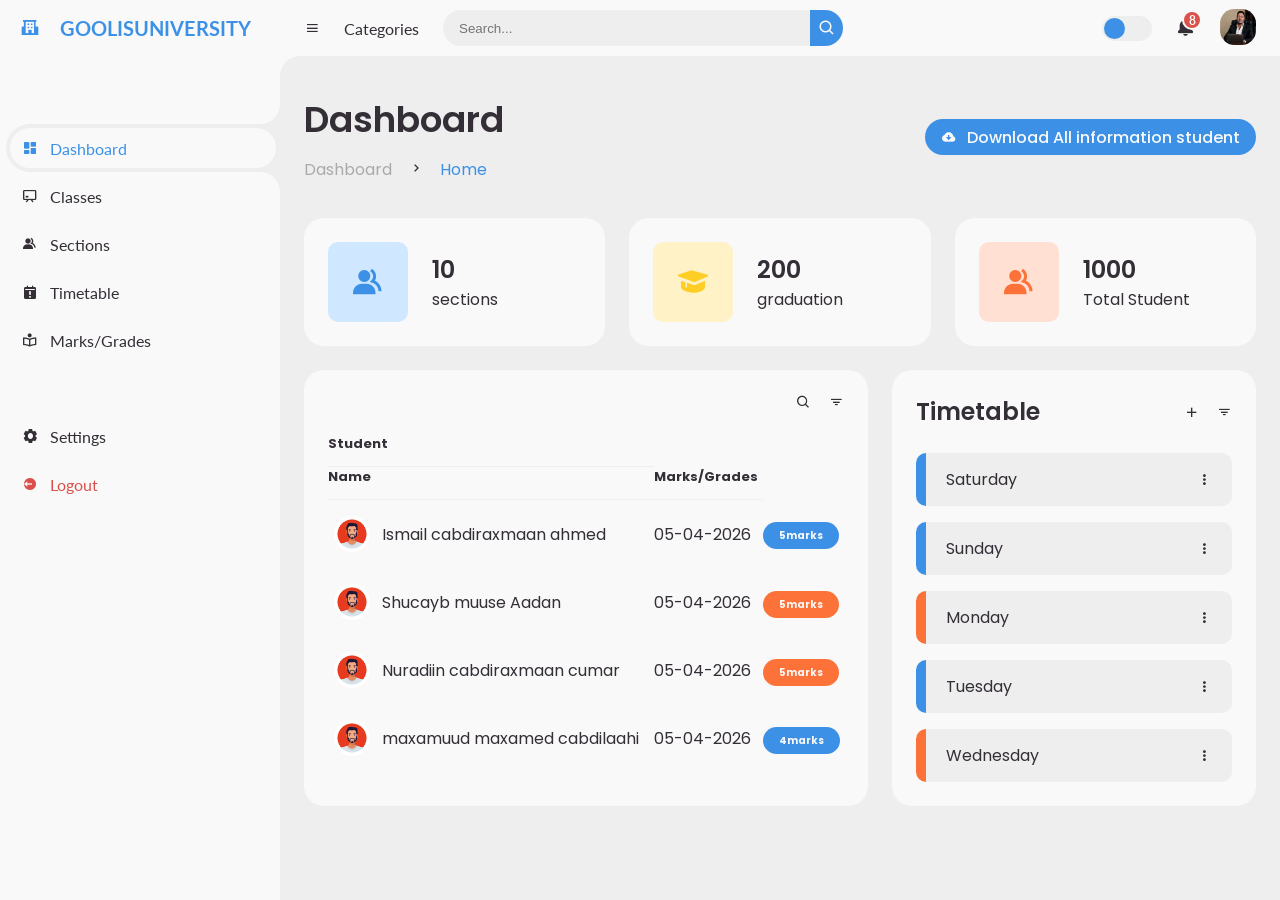
==== index.html @ 2c8854b3 "Add files via upload" ====
<!DOCTYPE html>
<html lang="en">
<head>
	<meta charset="UTF-8">
	<meta name="viewport" content="width=device-width, initial-scale=1.0">

	<!-- Boxicons -->
	<link href='https://unpkg.com/boxicons@2.0.9/css/boxicons.min.css' rel='stylesheet'>
	<!-- My CSS -->
	<link rel="stylesheet" href="style.css">

	<title>goolisuniversity</title>
</head>
<body>


	<!-- SIDEBAR -->
	<section id="sidebar">
		<a href="#" class="brand">
			<i class='bx bxs-school'></i>
			<span class="text">GOOLISUNIVERSITY</span>
		</a>
		<ul class="side-menu top">
			<li class="active">
				<a href="#">
					<i class='bx bxs-dashboard' ></i>
					<span class="text">Dashboard</span>
				</a>
			</li>
			<li>
				<a href="#">
					<i class='bx bx-chalkboard'></i>
					<span class="text"> Classes </span>
				</a>
			</li>
			<li>
				<a href="#">
					 <i class='bx bxs-group' ></i>
					<span class="text">Sections</span>
				</a>
			</li>
			<li>
				<a href="#">
				    <i class='bx bxs-calendar-exclamation'></i>
					<span class="text">Timetable</span>
				</a>
			</li>
			<li>
				<a href="#">
					<i class='bx bx-book-reader' ></i>
					<span class="text">Marks/Grades</span>
				</a>
			</li>
		</ul>
		<ul class="side-menu">
			<li>
				<a href="#">
					<i class='bx bxs-cog' ></i>
					<span class="text">Settings</span>
				</a>
			</li>
			<li>
				<a href="#" class="logout">
					<i class='bx bxs-log-out-circle' ></i>
					<span class="text">Logout</span>
				</a>
			</li>
		</ul>
	</section>
	<!-- SIDEBAR -->



	<!-- CONTENT -->
	<section id="content">
		<!-- NAVBAR -->
		<nav>
			<i class='bx bx-menu' ></i>
			<a href="#" class="nav-link">Categories</a>
			<form action="#">
				<div class="form-input">
					<input type="search" placeholder="Search...">
					<button type="submit" class="search-btn"><i class='bx bx-search' ></i></button>
				</div>
			</form>
			<input type="checkbox" id="switch-mode" hidden>
			<label for="switch-mode" class="switch-mode"></label>
			<a href="#" class="notification">
				<i class='bx bxs-bell' ></i>
				<span class="num">8</span>
			</a>
			<a href="#" class="profile">
				<img src="ismail.image.jpg">
			</a>
		</nav>
		<!-- NAVBAR -->

		<!-- MAIN -->
		<main>
			<div class="head-title">
				<div class="left">
					<h1>Dashboard</h1>
					<ul class="breadcrumb">
						<li>
							<a href="#">Dashboard</a>
						</li>
						<li><i class='bx bx-chevron-right' ></i></li>
						<li>
							<a class="active" href="#">Home</a>
						</li>
					</ul>
				</div>
				<a href="#" class="btn-download">
					<i class='bx bxs-cloud-download' ></i>
					<span class="text">Download All information student </span>
				</a>
			</div>

			<ul class="box-info">
				<li>
					<i class='bx bxs-group' ></i>
					<span class="text">
						<h3>10</h3>
						<p> sections </p>
					</span>
				</li>
				<li>
					<i class='bx bxs-graduation'></i>
					<span class="text">
						<h3>200</h3>
						<p> graduation </p>
					</span>
				</li>
				<li>
					<i class='bx bxs-group' ></i>
					<span class="text">
						<h3>1000</h3>
						<p> Total Student </p>
					</span>
				</li>
			</ul>


			<div class="table-data">
				<div class="order">
					<div class="head">
						<h3></h3>
						<i class='bx bx-search' ></i>
						<i class='bx bx-filter' ></i>
					</div>
					<table>
						<thead>
							<tr>
								<th>Student </tr>
								<th>Name </th>
								<th>Marks/Grades</th>
							</tr>
						</thead>
						<tbody>
							<tr>
								<td>
									<img src="profile.jpg">
									<p> Ismail cabdiraxmaan ahmed </p>
								</td>
								<td>05-04-2026</td>
								<td><span class="status completed"> 5marks </span></td>
							</tr>
							<tr>
								<td>
									<img src="profile.jpg">
									<p>Shucayb muuse Aadan </p>
								</td>
								<td>05-04-2026</td>
								<td><span class="status pending"> 5marks </span></td>
							</tr>
							<tr>
								<td>
									<img src="profile.jpg">
									<p>Nuradiin cabdiraxmaan cumar</p>
								</td>
								<td>05-04-2026</td>
								<td><span class="status pending"> 5marks </span></td>
							</tr>
							<tr>
								<td>
									<img src="profile.jpg">
									<p> maxamuud  maxamed cabdilaahi </p>
								</td>
								<td>05-04-2026</td>
								<td><span class="status completed">4marks</span></td>
							</tr>
						</tbody>
					</table>
				</div>
				<div class="todo">
					<div class="head">
						<h3>Timetable</h3>
						<i class='bx bx-plus' ></i>
						<i class='bx bx-filter' ></i>
					</div>
					<ul class="todo-list">
						<li class="completed">
							<p>Saturday</p>
							<i class='bx bx-dots-vertical-rounded' ></i>
						</li>
						<li class="completed">
							<p>Sunday</p>
							<i class='bx bx-dots-vertical-rounded' ></i>
						</li>
						<li class="not-completed">
							<p>Monday</p>
							<i class='bx bx-dots-vertical-rounded' ></i>
						</li>
						<li class="completed">
							<p>Tuesday</p>
							<i class='bx bx-dots-vertical-rounded' ></i>
						</li>
						<li class="not-completed">
							<p>Wednesday</p>
							<i class='bx bx-dots-vertical-rounded' ></i>
						</li>
					</ul>
				</div>
			</div>
		</main>
		<!-- MAIN -->
	</section>
	<!-- CONTENT -->
	
	<script src="script.js"></script>
</body>
</html>
---- style.css ----
@import url('https://fonts.googleapis.com/css2?family=Lato:wght@400;700&family=Poppins:wght@400;500;600;700&display=swap');

* {
	margin: 0;
	padding: 0;
	box-sizing: border-box;
}

a {
	text-decoration: none;
}

li {
	list-style: none;
}

:root {
	--poppins: 'Poppins', sans-serif;
	--lato: 'Lato', sans-serif;

	--light: #F9F9F9;
	--blue: #3C91E6;
	--light-blue: #CFE8FF;
	--grey: #eee;
	--dark-grey: #AAAAAA;
	--dark: #342E37;
	--red: #DB504A;
	--yellow: #FFCE26;
	--light-yellow: #FFF2C6;
	--orange: #FD7238;
	--light-orange: #FFE0D3;
}

html {
	overflow-x: hidden;
}

body.dark {
	--light: #0C0C1E;
	--grey: #060714;
	--dark: #FBFBFB;
}

body {
	background: var(--grey);
	overflow-x: hidden;
}





/* SIDEBAR */
#sidebar {
	position: fixed;
	top: 0;
	left: 0;
	width: 280px;
	height: 100%;
	background: var(--light);
	z-index: 2000;
	font-family: var(--lato);
	transition: .3s ease;
	overflow-x: hidden;
	scrollbar-width: none;
}
#sidebar::--webkit-scrollbar {
	display: none;
}
#sidebar.hide {
	width: 60px;
}
#sidebar .brand {
	font-size: 20px;
	font-weight: 700;
	height: 56px;
	display: flex;
	align-items: center;
	color: var(--blue);
	position: sticky;
	top: 0;
	left: 0;
	background: var(--light);
	z-index: 500;
	padding-bottom: 20px;
	box-sizing: content-box;
}
#sidebar .brand .bx {
	min-width: 60px;
	display: flex;
	justify-content: center;
}
#sidebar .side-menu {
	width: 100%;
	margin-top: 48px;
}
#sidebar .side-menu li {
	height: 48px;
	background: transparent;
	margin-left: 6px;
	border-radius: 48px 0 0 48px;
	padding: 4px;
}
#sidebar .side-menu li.active {
	background: var(--grey);
	position: relative;
}
#sidebar .side-menu li.active::before {
	content: '';
	position: absolute;
	width: 40px;
	height: 40px;
	border-radius: 50%;
	top: -40px;
	right: 0;
	box-shadow: 20px 20px 0 var(--grey);
	z-index: -1;
}
#sidebar .side-menu li.active::after {
	content: '';
	position: absolute;
	width: 40px;
	height: 40px;
	border-radius: 50%;
	bottom: -40px;
	right: 0;
	box-shadow: 20px -20px 0 var(--grey);
	z-index: -1;
}
#sidebar .side-menu li a {
	width: 100%;
	height: 100%;
	background: var(--light);
	display: flex;
	align-items: center;
	border-radius: 48px;
	font-size: 16px;
	color: var(--dark);
	white-space: nowrap;
	overflow-x: hidden;
}
#sidebar .side-menu.top li.active a {
	color: var(--blue);
}
#sidebar.hide .side-menu li a {
	width: calc(48px - (4px * 2));
	transition: width .3s ease;
}
#sidebar .side-menu li a.logout {
	color: var(--red);
}
#sidebar .side-menu.top li a:hover {
	color: var(--blue);
}
#sidebar .side-menu li a .bx {
	min-width: calc(60px  - ((4px + 6px) * 2));
	display: flex;
	justify-content: center;
}
/* SIDEBAR */





/* CONTENT */
#content {
	position: relative;
	width: calc(100% - 280px);
	left: 280px;
	transition: .3s ease;
}
#sidebar.hide ~ #content {
	width: calc(100% - 60px);
	left: 60px;
}




/* NAVBAR */
#content nav {
	height: 56px;
	background: var(--light);
	padding: 0 24px;
	display: flex;
	align-items: center;
	grid-gap: 24px;
	font-family: var(--lato);
	position: sticky;
	top: 0;
	left: 0;
	z-index: 1000;
}
#content nav::before {
	content: '';
	position: absolute;
	width: 40px;
	height: 40px;
	bottom: -40px;
	left: 0;
	border-radius: 50%;
	box-shadow: -20px -20px 0 var(--light);
}
#content nav a {
	color: var(--dark);
}
#content nav .bx.bx-menu {
	cursor: pointer;
	color: var(--dark);
}
#content nav .nav-link {
	font-size: 16px;
	transition: .3s ease;
}
#content nav .nav-link:hover {
	color: var(--blue);
}
#content nav form {
	max-width: 400px;
	width: 100%;
	margin-right: auto;
}
#content nav form .form-input {
	display: flex;
	align-items: center;
	height: 36px;
}
#content nav form .form-input input {
	flex-grow: 1;
	padding: 0 16px;
	height: 100%;
	border: none;
	background: var(--grey);
	border-radius: 36px 0 0 36px;
	outline: none;
	width: 100%;
	color: var(--dark);
}
#content nav form .form-input button {
	width: 36px;
	height: 100%;
	display: flex;
	justify-content: center;
	align-items: center;
	background: var(--blue);
	color: var(--light);
	font-size: 18px;
	border: none;
	outline: none;
	border-radius: 0 36px 36px 0;
	cursor: pointer;
}
#content nav .notification {
	font-size: 20px;
	position: relative;
}
#content nav .notification .num {
	position: absolute;
	top: -6px;
	right: -6px;
	width: 20px;
	height: 20px;
	border-radius: 50%;
	border: 2px solid var(--light);
	background: var(--red);
	color: var(--light);
	font-weight: 700;
	font-size: 12px;
	display: flex;
	justify-content: center;
	align-items: center;
}
#content nav .profile img {
	width:36px;
	height:36px;
	object-fit: cover;
	border-radius: 40%;
}
#content nav .switch-mode {
	display: block;
	min-width: 50px;
	height: 25px;
	border-radius: 25px;
	background: var(--grey);
	cursor: pointer;
	position: relative;
}
#content nav .switch-mode::before {
	content: '';
	position: absolute;
	top: 2px;
	left: 2px;
	bottom: 2px;
	width: calc(25px - 4px);
	background: var(--blue);
	border-radius: 50%;
	transition: all .3s ease;
}
#content nav #switch-mode:checked + .switch-mode::before {
	left: calc(100% - (25px - 4px) - 2px);
}
/* NAVBAR */





/* MAIN */
#content main {
	width: 100%;
	padding: 36px 24px;
	font-family: var(--poppins);
	max-height: calc(100vh - 56px);
	overflow-y: auto;
}
#content main .head-title {
	display: flex;
	align-items: center;
	justify-content: space-between;
	grid-gap: 16px;
	flex-wrap: wrap;
}
#content main .head-title .left h1 {
	font-size: 36px;
	font-weight: 600;
	margin-bottom: 10px;
	color: var(--dark);
}
#content main .head-title .left .breadcrumb {
	display: flex;
	align-items: center;
	grid-gap: 16px;
}
#content main .head-title .left .breadcrumb li {
	color: var(--dark);
}
#content main .head-title .left .breadcrumb li a {
	color: var(--dark-grey);
	pointer-events: none;
}
#content main .head-title .left .breadcrumb li a.active {
	color: var(--blue);
	pointer-events: unset;
}
#content main .head-title .btn-download {
	height: 36px;
	padding: 0 16px;
	border-radius: 36px;
	background: var(--blue);
	color: var(--light);
	display: flex;
	justify-content: center;
	align-items: center;
	grid-gap: 10px;
	font-weight: 500;
}




#content main .box-info {
	display: grid;
	grid-template-columns: repeat(auto-fit, minmax(240px, 1fr));
	grid-gap: 24px;
	margin-top: 36px;
}
#content main .box-info li {
	padding: 24px;
	background: var(--light);
	border-radius: 20px;
	display: flex;
	align-items: center;
	grid-gap: 24px;
}
#content main .box-info li .bx {
	width: 80px;
	height: 80px;
	border-radius: 10px;
	font-size: 36px;
	display: flex;
	justify-content: center;
	align-items: center;
}
#content main .box-info li:nth-child(1) .bx {
	background: var(--light-blue);
	color: var(--blue);
}
#content main .box-info li:nth-child(2) .bx {
	background: var(--light-yellow);
	color: var(--yellow);
}
#content main .box-info li:nth-child(3) .bx {
	background: var(--light-orange);
	color: var(--orange);
}
#content main .box-info li .text h3 {
	font-size: 24px;
	font-weight: 600;
	color: var(--dark);
}
#content main .box-info li .text p {
	color: var(--dark);	
}





#content main .table-data {
	display: flex;
	flex-wrap: wrap;
	grid-gap: 24px;
	margin-top: 24px;
	width: 100%;
	color: var(--dark);
}
#content main .table-data > div {
	border-radius: 20px;
	background: var(--light);
	padding: 24px;
	overflow-x: auto;
}
#content main .table-data .head {
	display: flex;
	align-items: center;
	grid-gap: 16px;
	margin-bottom: 24px;
}
#content main .table-data .head h3 {
	margin-right: auto;
	font-size: 24px;
	font-weight: 600;
}
#content main .table-data .head .bx {
	cursor: pointer;
}

#content main .table-data .order {
	flex-grow: 1;
	flex-basis: 500px;
}
#content main .table-data .order table {
	width: 100%;
	border-collapse: collapse;
}
#content main .table-data .order table th {
	padding-bottom: 12px;
	font-size: 13px;
	text-align: left;
	border-bottom: 1px solid var(--grey);
}
#content main .table-data .order table td {
	padding: 16px 0;
}
#content main .table-data .order table tr td:first-child {
	display: flex;
	align-items: center;
	grid-gap: 12px;
	padding-left: 6px;
}
#content main .table-data .order table td img {
	width: 36px;
	height: 36px;
	border-radius: 50%;
	object-fit: cover;
}
#content main .table-data .order table tbody tr:hover {
	background: var(--grey);
}
#content main .table-data .order table tr td .status {
	font-size: 10px;
	padding: 6px 16px;
	color: var(--light);
	border-radius: 20px;
	font-weight: 700;
}
#content main .table-data .order table tr td .status.completed {
	background: var(--blue);
}
#content main .table-data .order table tr td .status.process {
	background: var(--yellow);
}
#content main .table-data .order table tr td .status.pending {
	background: var(--orange);
}


#content main .table-data .todo {
	flex-grow: 1;
	flex-basis: 300px;
}
#content main .table-data .todo .todo-list {
	width: 100%;
}
#content main .table-data .todo .todo-list li {
	width: 100%;
	margin-bottom: 16px;
	background: var(--grey);
	border-radius: 10px;
	padding: 14px 20px;
	display: flex;
	justify-content: space-between;
	align-items: center;
}
#content main .table-data .todo .todo-list li .bx {
	cursor: pointer;
}
#content main .table-data .todo .todo-list li.completed {
	border-left: 10px solid var(--blue);
}
#content main .table-data .todo .todo-list li.not-completed {
	border-left: 10px solid var(--orange);
}
#content main .table-data .todo .todo-list li:last-child {
	margin-bottom: 0;
}
/* MAIN */
/* CONTENT */









@media screen and (max-width: 768px) {
	#sidebar {
		width: 200px;
	}

	#content {
		width: calc(100% - 60px);
		left: 200px;
	}

	#content nav .nav-link {
		display: none;
	}
}






@media screen and (max-width: 576px) {
	#content nav form .form-input input {
		display: none;
	}

	#content nav form .form-input button {
		width: auto;
		height: auto;
		background: transparent;
		border-radius: none;
		color: var(--dark);
	}

	#content nav form.show .form-input input {
		display: block;
		width: 100%;
	}
	#content nav form.show .form-input button {
		width: 36px;
		height: 100%;
		border-radius: 0 36px 36px 0;
		color: var(--light);
		background: var(--red);
	}

	#content nav form.show ~ .notification,
	#content nav form.show ~ .profile {
		display: none;
	}

	#content main .box-info {
		grid-template-columns: 1fr;
	}

	#content main .table-data .head {
		min-width: 420px;
	}
	#content main .table-data .order table {
		min-width: 420px;
	}
	#content main .table-data .todo .todo-list {
		min-width: 420px;
	}
}
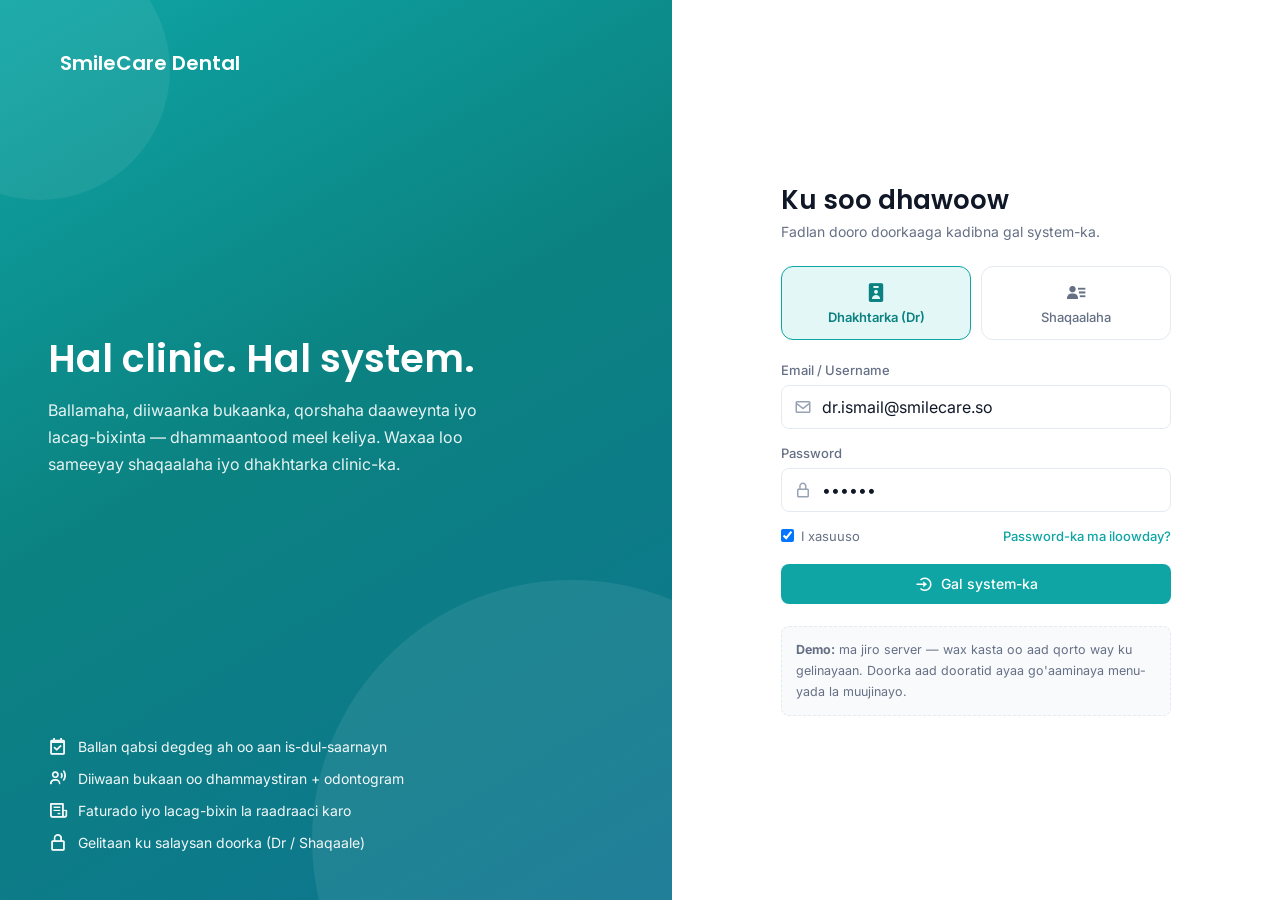
==== commit f4c2d14a: "Add dental clinic management system UI/UX Replaces the university dashboard with a single-clinic den" ====
--- a/index.html
+++ b/index.html
@@ -1,232 +1,109 @@
-<!DOCTYPE html>
-<html lang="en">
-<head>
-	<meta charset="UTF-8">
-	<meta name="viewport" content="width=device-width, initial-scale=1.0">
-
-	<!-- Boxicons -->
-	<link href='https://unpkg.com/boxicons@2.0.9/css/boxicons.min.css' rel='stylesheet'>
-	<!-- My CSS -->
-	<link rel="stylesheet" href="style.css">
-
-	<title>goolisuniversity</title>
-</head>
-<body>
-
-
-	<!-- SIDEBAR -->
-	<section id="sidebar">
-		<a href="#" class="brand">
-			<i class='bx bxs-school'></i>
-			<span class="text">GOOLISUNIVERSITY</span>
-		</a>
-		<ul class="side-menu top">
-			<li class="active">
-				<a href="#">
-					<i class='bx bxs-dashboard' ></i>
-					<span class="text">Dashboard</span>
-				</a>
-			</li>
-			<li>
-				<a href="#">
-					<i class='bx bx-chalkboard'></i>
-					<span class="text"> Classes </span>
-				</a>
-			</li>
-			<li>
-				<a href="#">
-					 <i class='bx bxs-group' ></i>
-					<span class="text">Sections</span>
-				</a>
-			</li>
-			<li>
-				<a href="#">
-				    <i class='bx bxs-calendar-exclamation'></i>
-					<span class="text">Timetable</span>
-				</a>
-			</li>
-			<li>
-				<a href="#">
-					<i class='bx bx-book-reader' ></i>
-					<span class="text">Marks/Grades</span>
-				</a>
-			</li>
-		</ul>
-		<ul class="side-menu">
-			<li>
-				<a href="#">
-					<i class='bx bxs-cog' ></i>
-					<span class="text">Settings</span>
-				</a>
-			</li>
-			<li>
-				<a href="#" class="logout">
-					<i class='bx bxs-log-out-circle' ></i>
-					<span class="text">Logout</span>
-				</a>
-			</li>
-		</ul>
-	</section>
-	<!-- SIDEBAR -->
-
-
-
-	<!-- CONTENT -->
-	<section id="content">
-		<!-- NAVBAR -->
-		<nav>
-			<i class='bx bx-menu' ></i>
-			<a href="#" class="nav-link">Categories</a>
-			<form action="#">
-				<div class="form-input">
-					<input type="search" placeholder="Search...">
-					<button type="submit" class="search-btn"><i class='bx bx-search' ></i></button>
-				</div>
-			</form>
-			<input type="checkbox" id="switch-mode" hidden>
-			<label for="switch-mode" class="switch-mode"></label>
-			<a href="#" class="notification">
-				<i class='bx bxs-bell' ></i>
-				<span class="num">8</span>
-			</a>
-			<a href="#" class="profile">
-				<img src="ismail.image.jpg">
-			</a>
-		</nav>
-		<!-- NAVBAR -->
-
-		<!-- MAIN -->
-		<main>
-			<div class="head-title">
-				<div class="left">
-					<h1>Dashboard</h1>
-					<ul class="breadcrumb">
-						<li>
-							<a href="#">Dashboard</a>
-						</li>
-						<li><i class='bx bx-chevron-right' ></i></li>
-						<li>
-							<a class="active" href="#">Home</a>
-						</li>
-					</ul>
-				</div>
-				<a href="#" class="btn-download">
-					<i class='bx bxs-cloud-download' ></i>
-					<span class="text">Download All information student </span>
-				</a>
-			</div>
-
-			<ul class="box-info">
-				<li>
-					<i class='bx bxs-group' ></i>
-					<span class="text">
-						<h3>10</h3>
-						<p> sections </p>
-					</span>
-				</li>
-				<li>
-					<i class='bx bxs-graduation'></i>
-					<span class="text">
-						<h3>200</h3>
-						<p> graduation </p>
-					</span>
-				</li>
-				<li>
-					<i class='bx bxs-group' ></i>
-					<span class="text">
-						<h3>1000</h3>
-						<p> Total Student </p>
-					</span>
-				</li>
-			</ul>
-
-
-			<div class="table-data">
-				<div class="order">
-					<div class="head">
-						<h3></h3>
-						<i class='bx bx-search' ></i>
-						<i class='bx bx-filter' ></i>
-					</div>
-					<table>
-						<thead>
-							<tr>
-								<th>Student </tr>
-								<th>Name </th>
-								<th>Marks/Grades</th>
-							</tr>
-						</thead>
-						<tbody>
-							<tr>
-								<td>
-									<img src="profile.jpg">
-									<p> Ismail cabdiraxmaan ahmed </p>
-								</td>
-								<td>05-04-2026</td>
-								<td><span class="status completed"> 5marks </span></td>
-							</tr>
-							<tr>
-								<td>
-									<img src="profile.jpg">
-									<p>Shucayb muuse Aadan </p>
-								</td>
-								<td>05-04-2026</td>
-								<td><span class="status pending"> 5marks </span></td>
-							</tr>
-							<tr>
-								<td>
-									<img src="profile.jpg">
-									<p>Nuradiin cabdiraxmaan cumar</p>
-								</td>
-								<td>05-04-2026</td>
-								<td><span class="status pending"> 5marks </span></td>
-							</tr>
-							<tr>
-								<td>
-									<img src="profile.jpg">
-									<p> maxamuud  maxamed cabdilaahi </p>
-								</td>
-								<td>05-04-2026</td>
-								<td><span class="status completed">4marks</span></td>
-							</tr>
-						</tbody>
-					</table>
-				</div>
-				<div class="todo">
-					<div class="head">
-						<h3>Timetable</h3>
-						<i class='bx bx-plus' ></i>
-						<i class='bx bx-filter' ></i>
-					</div>
-					<ul class="todo-list">
-						<li class="completed">
-							<p>Saturday</p>
-							<i class='bx bx-dots-vertical-rounded' ></i>
-						</li>
-						<li class="completed">
-							<p>Sunday</p>
-							<i class='bx bx-dots-vertical-rounded' ></i>
-						</li>
-						<li class="not-completed">
-							<p>Monday</p>
-							<i class='bx bx-dots-vertical-rounded' ></i>
-						</li>
-						<li class="completed">
-							<p>Tuesday</p>
-							<i class='bx bx-dots-vertical-rounded' ></i>
-						</li>
-						<li class="not-completed">
-							<p>Wednesday</p>
-							<i class='bx bx-dots-vertical-rounded' ></i>
-						</li>
-					</ul>
-				</div>
-			</div>
-		</main>
-		<!-- MAIN -->
-	</section>
-	<!-- CONTENT -->
-	
-	<script src="script.js"></script>
-</body>
-</html>+<!DOCTYPE html>
+<html lang="en">
+<head>
+	<meta charset="UTF-8">
+	<meta name="viewport" content="width=device-width, initial-scale=1.0">
+	<meta name="description" content="SmileCare Dental Clinic Management System — staff & doctor workspace.">
+	<link href="https://unpkg.com/boxicons@2.1.4/css/boxicons.min.css" rel="stylesheet">
+	<link rel="stylesheet" href="assets/css/style.css">
+	<title>SmileCare Dental — Sign in</title>
+</head>
+<body>
+
+<div class="auth">
+	<!-- LEFT: brand panel -->
+	<aside class="auth__brandside">
+		<div class="auth__logo">
+			<i class='bx bxs-tooth'></i>
+			<span>SmileCare Dental</span>
+		</div>
+
+		<div class="auth__pitch">
+			<h1>Hal clinic. Hal system.</h1>
+			<p>Ballamaha, diiwaanka bukaanka, qorshaha daaweynta iyo lacag-bixinta — dhammaantood meel keliya. Waxaa loo sameeyay shaqaalaha iyo dhakhtarka clinic-ka.</p>
+		</div>
+
+		<ul class="auth__points">
+			<li><i class='bx bx-calendar-check'></i> Ballan qabsi degdeg ah oo aan is-dul-saarnayn</li>
+			<li><i class='bx bx-user-voice'></i> Diiwaan bukaan oo dhammaystiran + odontogram</li>
+			<li><i class='bx bx-receipt'></i> Faturado iyo lacag-bixin la raadraaci karo</li>
+			<li><i class='bx bx-lock-alt'></i> Gelitaan ku salaysan doorka (Dr / Shaqaale)</li>
+		</ul>
+	</aside>
+
+	<!-- RIGHT: sign in -->
+	<main class="auth__formside">
+		<form class="auth__card" id="loginForm" autocomplete="off">
+			<h2>Ku soo dhawoow</h2>
+			<p>Fadlan dooro doorkaaga kadibna gal system-ka.</p>
+
+			<div class="role-switch">
+				<input type="radio" name="role" id="roleDoctor" value="doctor" checked>
+				<label for="roleDoctor">
+					<i class='bx bxs-user-badge'></i>
+					<span>Dhakhtarka (Dr)</span>
+				</label>
+
+				<input type="radio" name="role" id="roleStaff" value="staff">
+				<label for="roleStaff">
+					<i class='bx bxs-user-detail'></i>
+					<span>Shaqaalaha</span>
+				</label>
+			</div>
+
+			<div class="field">
+				<label for="email">Email / Username</label>
+				<div class="control">
+					<i class='bx bx-envelope'></i>
+					<input type="text" id="email" value="dr.ismail@smilecare.so" required>
+				</div>
+			</div>
+
+			<div class="field">
+				<label for="password">Password</label>
+				<div class="control">
+					<i class='bx bx-lock-alt'></i>
+					<input type="password" id="password" value="123456" required>
+				</div>
+			</div>
+
+			<div class="auth__meta">
+				<label><input type="checkbox" checked> I xasuuso</label>
+				<a href="#">Password-ka ma iloowday?</a>
+			</div>
+
+			<button class="btn btn--primary btn--block" type="submit">
+				<i class='bx bx-log-in-circle'></i> Gal system-ka
+			</button>
+
+			<div class="auth__demo">
+				<b>Demo:</b> ma jiro server — wax kasta oo aad qorto way ku gelinayaan.
+				Doorka aad dooratid ayaa go'aaminaya menu-yada la muujinayo.
+			</div>
+		</form>
+	</main>
+</div>
+
+<script>
+	document.getElementById('loginForm').addEventListener('submit', function (e) {
+		e.preventDefault();
+		const role = document.querySelector('input[name="role"]:checked').value;
+		localStorage.setItem('sc_role', role);
+		localStorage.setItem('sc_user', role === 'doctor' ? 'Dr. Ismail C. Ahmed' : 'Nuradiin C. Cumar');
+		window.location.href = 'app.html';
+	});
+
+	// remember last used role
+	const saved = localStorage.getItem('sc_role');
+	if (saved) {
+		document.querySelector('input[name="role"][value="' + saved + '"]').checked = true;
+		document.getElementById('email').value = saved === 'doctor' ? 'dr.ismail@smilecare.so' : 'reception@smilecare.so';
+	}
+	document.querySelectorAll('input[name="role"]').forEach(r => {
+		r.addEventListener('change', () => {
+			document.getElementById('email').value = r.value === 'doctor' ? 'dr.ismail@smilecare.so' : 'reception@smilecare.so';
+		});
+	});
+</script>
+</body>
+</html>
--- a/assets/css/style.css
+++ b/assets/css/style.css
@@ -0,0 +1,630 @@
+/* ============================================================
+   SmileCare — Dental Clinic Management System
+   Design System / Global Styles
+   ============================================================ */
+
+@import url('https://fonts.googleapis.com/css2?family=Inter:wght@400;500;600;700&family=Poppins:wght@500;600;700&display=swap');
+
+*,
+*::before,
+*::after { margin: 0; padding: 0; box-sizing: border-box; }
+
+a { text-decoration: none; color: inherit; }
+li { list-style: none; }
+button, input, select, textarea { font-family: inherit; font-size: inherit; color: inherit; }
+img { display: block; max-width: 100%; }
+
+/* ---------- Design tokens ---------- */
+:root {
+	--font-body: 'Inter', system-ui, -apple-system, sans-serif;
+	--font-head: 'Poppins', 'Inter', sans-serif;
+
+	/* brand */
+	--brand:        #0EA5A4;
+	--brand-dark:   #0B8281;
+	--brand-soft:   #E3F7F6;
+	--accent:       #6366F1;
+	--accent-soft:  #EEF0FF;
+
+	/* status */
+	--success:      #16A34A;
+	--success-soft: #DCFCE7;
+	--warning:      #D97706;
+	--warning-soft: #FEF3C7;
+	--danger:       #DC2626;
+	--danger-soft:  #FEE2E2;
+	--info:         #2563EB;
+	--info-soft:    #DBEAFE;
+
+	/* surfaces */
+	--bg:        #F4F7FA;
+	--surface:   #FFFFFF;
+	--surface-2: #F8FAFC;
+	--line:      #E5EAF0;
+
+	/* text */
+	--text:      #101828;
+	--text-2:    #667085;
+	--text-3:    #98A2B3;
+
+	--shadow-sm: 0 1px 2px rgba(16, 24, 40, .06);
+	--shadow:    0 4px 16px rgba(16, 24, 40, .07);
+	--shadow-lg: 0 18px 45px rgba(16, 24, 40, .16);
+
+	--r-sm: 8px;
+	--r:    12px;
+	--r-lg: 18px;
+
+	--sidebar-w: 264px;
+	--sidebar-w-collapsed: 76px;
+}
+
+body.dark {
+	--bg:        #0B1220;
+	--surface:   #131C2E;
+	--surface-2: #1A2438;
+	--line:      #26324A;
+	--text:      #E8EDF5;
+	--text-2:    #97A3B6;
+	--text-3:    #6B7890;
+	--brand-soft:   #10312F;
+	--accent-soft:  #1E2145;
+	--success-soft: #0F2D1D;
+	--warning-soft: #33270D;
+	--danger-soft:  #351718;
+	--info-soft:    #12224A;
+	--shadow-sm: 0 1px 2px rgba(0, 0, 0, .4);
+	--shadow:    0 4px 16px rgba(0, 0, 0, .35);
+	--shadow-lg: 0 18px 45px rgba(0, 0, 0, .55);
+}
+
+html { overflow-x: hidden; }
+
+body {
+	font-family: var(--font-body);
+	background: var(--bg);
+	color: var(--text);
+	overflow-x: hidden;
+	-webkit-font-smoothing: antialiased;
+	transition: background .25s ease, color .25s ease;
+}
+
+h1, h2, h3, h4 { font-family: var(--font-head); font-weight: 600; line-height: 1.25; }
+
+::-webkit-scrollbar { width: 9px; height: 9px; }
+::-webkit-scrollbar-thumb { background: var(--line); border-radius: 99px; }
+::-webkit-scrollbar-thumb:hover { background: var(--text-3); }
+
+.hidden { display: none !important; }
+
+/* ============================================================
+   LOGIN
+   ============================================================ */
+.auth {
+	min-height: 100vh;
+	display: grid;
+	grid-template-columns: 1.05fr .95fr;
+	background: var(--surface);
+}
+
+.auth__brandside {
+	position: relative;
+	padding: 48px;
+	display: flex;
+	flex-direction: column;
+	justify-content: space-between;
+	color: #fff;
+	background: linear-gradient(150deg, #0EA5A4 0%, #0B8281 45%, #0E7490 100%);
+	overflow: hidden;
+}
+.auth__brandside::after {
+	content: '';
+	position: absolute;
+	width: 520px; height: 520px;
+	right: -160px; bottom: -200px;
+	border-radius: 50%;
+	background: rgba(255, 255, 255, .08);
+}
+.auth__brandside::before {
+	content: '';
+	position: absolute;
+	width: 260px; height: 260px;
+	left: -90px; top: -60px;
+	border-radius: 50%;
+	background: rgba(255, 255, 255, .07);
+}
+.auth__logo { display: flex; align-items: center; gap: 12px; font-family: var(--font-head); font-size: 20px; font-weight: 600; position: relative; z-index: 1; }
+.auth__logo i { font-size: 30px; }
+.auth__pitch { position: relative; z-index: 1; max-width: 430px; }
+.auth__pitch h1 { font-size: 38px; margin-bottom: 14px; }
+.auth__pitch p { opacity: .9; line-height: 1.7; }
+.auth__points { position: relative; z-index: 1; display: grid; gap: 12px; }
+.auth__points li { display: flex; align-items: center; gap: 10px; font-size: 14px; opacity: .95; }
+.auth__points i { font-size: 20px; }
+
+.auth__formside { display: flex; align-items: center; justify-content: center; padding: 40px 24px; }
+.auth__card { width: 100%; max-width: 390px; }
+.auth__card h2 { font-size: 26px; margin-bottom: 6px; }
+.auth__card > p { color: var(--text-2); margin-bottom: 26px; font-size: 14px; }
+
+.role-switch { display: grid; grid-template-columns: 1fr 1fr; gap: 10px; margin-bottom: 22px; }
+.role-switch input { display: none; }
+.role-switch label {
+	display: flex; flex-direction: column; align-items: center; gap: 6px;
+	padding: 14px 10px; border: 1.5px solid var(--line); border-radius: var(--r);
+	cursor: pointer; font-size: 13px; font-weight: 500; color: var(--text-2);
+	transition: .18s ease;
+}
+.role-switch label i { font-size: 22px; }
+.role-switch label:hover { border-color: var(--brand); }
+.role-switch input:checked + label {
+	border-color: var(--brand); background: var(--brand-soft); color: var(--brand-dark); font-weight: 600;
+}
+
+.field { margin-bottom: 16px; }
+.field label { display: block; font-size: 13px; font-weight: 500; margin-bottom: 7px; color: var(--text-2); }
+.field .control { position: relative; display: flex; align-items: center; }
+.field .control > i { position: absolute; left: 13px; font-size: 18px; color: var(--text-3); }
+.field input, .field select, .field textarea {
+	width: 100%;
+	padding: 11px 13px;
+	border: 1.5px solid var(--line);
+	border-radius: var(--r-sm);
+	background: var(--surface);
+	color: var(--text);
+	outline: none;
+	transition: .18s ease;
+}
+.field .control input { padding-left: 40px; }
+.field input:focus, .field select:focus, .field textarea:focus {
+	border-color: var(--brand);
+	box-shadow: 0 0 0 3px rgba(14, 165, 164, .16);
+}
+.field textarea { resize: vertical; min-height: 84px; }
+.field .hint { font-size: 12px; color: var(--text-3); margin-top: 6px; }
+
+.auth__meta { display: flex; align-items: center; justify-content: space-between; margin: 6px 0 20px; font-size: 13px; }
+.auth__meta label { display: flex; align-items: center; gap: 7px; color: var(--text-2); cursor: pointer; }
+.auth__meta a { color: var(--brand); font-weight: 500; }
+.auth__demo { margin-top: 22px; padding: 12px 14px; background: var(--surface-2); border: 1px dashed var(--line); border-radius: var(--r-sm); font-size: 12.5px; color: var(--text-2); line-height: 1.7; }
+
+@media (max-width: 900px) {
+	.auth { grid-template-columns: 1fr; }
+	.auth__brandside { display: none; }
+}
+
+/* ============================================================
+   BUTTONS / CHIPS / BADGES
+   ============================================================ */
+.btn {
+	display: inline-flex; align-items: center; justify-content: center; gap: 8px;
+	padding: 10px 16px; border: 1.5px solid transparent; border-radius: var(--r-sm);
+	font-size: 14px; font-weight: 500; cursor: pointer; white-space: nowrap;
+	transition: .18s ease;
+}
+.btn i { font-size: 18px; }
+.btn--primary { background: var(--brand); color: #fff; }
+.btn--primary:hover { background: var(--brand-dark); }
+.btn--ghost { background: var(--surface); border-color: var(--line); color: var(--text); }
+.btn--ghost:hover { border-color: var(--brand); color: var(--brand); }
+.btn--soft { background: var(--brand-soft); color: var(--brand-dark); }
+.btn--soft:hover { background: var(--brand); color: #fff; }
+.btn--danger { background: var(--danger-soft); color: var(--danger); }
+.btn--danger:hover { background: var(--danger); color: #fff; }
+.btn--block { width: 100%; }
+.btn--sm { padding: 7px 12px; font-size: 13px; }
+.btn--icon { padding: 8px; border-radius: var(--r-sm); background: transparent; border-color: transparent; color: var(--text-2); }
+.btn--icon:hover { background: var(--surface-2); color: var(--text); }
+
+.badge {
+	display: inline-flex; align-items: center; gap: 6px;
+	padding: 4px 10px; border-radius: 99px;
+	font-size: 12px; font-weight: 600; line-height: 1.6;
+	white-space: nowrap;
+}
+.badge::before { content: ''; width: 6px; height: 6px; border-radius: 50%; background: currentColor; }
+.badge--success { background: var(--success-soft); color: var(--success); }
+.badge--warning { background: var(--warning-soft); color: var(--warning); }
+.badge--danger  { background: var(--danger-soft);  color: var(--danger); }
+.badge--info    { background: var(--info-soft);    color: var(--info); }
+.badge--brand   { background: var(--brand-soft);   color: var(--brand-dark); }
+.badge--muted   { background: var(--surface-2);    color: var(--text-2); }
+.badge--plain::before { display: none; }
+
+/* ============================================================
+   SHELL: SIDEBAR + TOPBAR
+   ============================================================ */
+#sidebar {
+	position: fixed; inset: 0 auto 0 0;
+	width: var(--sidebar-w);
+	background: var(--surface);
+	border-right: 1px solid var(--line);
+	display: flex; flex-direction: column;
+	z-index: 60;
+	transition: width .22s ease, transform .22s ease;
+}
+#sidebar .brand {
+	display: flex; align-items: center; gap: 12px;
+	height: 68px; padding: 0 20px;
+	font-family: var(--font-head); font-weight: 600; font-size: 17px;
+	border-bottom: 1px solid var(--line);
+	flex-shrink: 0;
+}
+#sidebar .brand .mark {
+	width: 36px; height: 36px; flex-shrink: 0;
+	display: grid; place-items: center;
+	border-radius: 10px; color: #fff; font-size: 21px;
+	background: linear-gradient(140deg, var(--brand), #0E7490);
+}
+#sidebar .brand small { display: block; font-size: 11px; font-weight: 400; color: var(--text-3); font-family: var(--font-body); }
+
+.side-scroll { flex: 1; overflow-y: auto; padding: 16px 12px; }
+.side-label { font-size: 11px; font-weight: 600; letter-spacing: .07em; text-transform: uppercase; color: var(--text-3); padding: 14px 12px 8px; }
+.side-menu { display: grid; gap: 3px; }
+.side-menu a {
+	display: flex; align-items: center; gap: 12px;
+	padding: 10px 12px; border-radius: var(--r-sm);
+	color: var(--text-2); font-size: 14px; font-weight: 500;
+	transition: .16s ease; position: relative;
+}
+.side-menu a i { font-size: 21px; flex-shrink: 0; }
+.side-menu a:hover { background: var(--surface-2); color: var(--text); }
+.side-menu li.active a { background: var(--brand-soft); color: var(--brand-dark); font-weight: 600; }
+.side-menu .pill {
+	margin-left: auto; font-size: 11px; font-weight: 700;
+	background: var(--danger); color: #fff;
+	padding: 1px 7px; border-radius: 99px;
+}
+.side-foot { padding: 12px; border-top: 1px solid var(--line); }
+.side-foot .doc-card {
+	display: flex; align-items: center; gap: 10px;
+	padding: 10px; border-radius: var(--r); background: var(--surface-2);
+}
+.side-foot .doc-card img { width: 36px; height: 36px; border-radius: 50%; object-fit: cover; }
+.side-foot .doc-card .who { min-width: 0; }
+.side-foot .doc-card b { display: block; font-size: 13px; font-weight: 600; white-space: nowrap; overflow: hidden; text-overflow: ellipsis; }
+.side-foot .doc-card span { font-size: 11.5px; color: var(--text-2); }
+
+/* collapsed */
+body.collapsed #sidebar { width: var(--sidebar-w-collapsed); }
+body.collapsed #sidebar .brand .name,
+body.collapsed #sidebar .side-label,
+body.collapsed #sidebar .side-menu .text,
+body.collapsed #sidebar .side-menu .pill,
+body.collapsed #sidebar .side-foot .who { display: none; }
+body.collapsed #sidebar .brand { justify-content: center; padding: 0; }
+body.collapsed #sidebar .side-menu a { justify-content: center; padding: 11px; }
+body.collapsed #sidebar .doc-card { justify-content: center; padding: 8px; }
+body.collapsed #content { margin-left: var(--sidebar-w-collapsed); }
+
+#content { margin-left: var(--sidebar-w); min-height: 100vh; transition: margin .22s ease; }
+
+.topbar {
+	position: sticky; top: 0; z-index: 50;
+	height: 68px; padding: 0 24px;
+	display: flex; align-items: center; gap: 14px;
+	background: var(--surface);
+	border-bottom: 1px solid var(--line);
+}
+.topbar .menu-btn { font-size: 24px; cursor: pointer; color: var(--text-2); display: grid; place-items: center; }
+.topbar .menu-btn:hover { color: var(--brand); }
+
+.searchbox { position: relative; flex: 1; max-width: 420px; }
+.searchbox i { position: absolute; left: 12px; top: 50%; transform: translateY(-50%); color: var(--text-3); font-size: 19px; }
+.searchbox input {
+	width: 100%; padding: 10px 14px 10px 38px;
+	border: 1.5px solid var(--line); border-radius: 99px;
+	background: var(--surface-2); color: var(--text); outline: none;
+	transition: .18s ease;
+}
+.searchbox input:focus { border-color: var(--brand); background: var(--surface); box-shadow: 0 0 0 3px rgba(14, 165, 164, .14); }
+
+.topbar .spacer { flex: 1; }
+.topbar .clinic-open { display: flex; align-items: center; gap: 8px; font-size: 13px; color: var(--text-2); }
+.topbar .icon-btn {
+	position: relative; width: 40px; height: 40px; border-radius: 50%;
+	display: grid; place-items: center; font-size: 21px; color: var(--text-2);
+	cursor: pointer; border: none; background: transparent; transition: .16s ease;
+}
+.topbar .icon-btn:hover { background: var(--surface-2); color: var(--text); }
+.topbar .icon-btn .dot {
+	position: absolute; top: 5px; right: 5px;
+	min-width: 17px; height: 17px; padding: 0 4px;
+	border-radius: 99px; background: var(--danger); color: #fff;
+	font-size: 10px; font-weight: 700; display: grid; place-items: center;
+	border: 2px solid var(--surface);
+}
+.topbar .me { display: flex; align-items: center; gap: 10px; padding-left: 8px; border-left: 1px solid var(--line); cursor: pointer; }
+.topbar .me img { width: 38px; height: 38px; border-radius: 50%; object-fit: cover; }
+.topbar .me b { display: block; font-size: 13.5px; font-weight: 600; }
+.topbar .me span { font-size: 11.5px; color: var(--text-2); }
+
+main { padding: 26px 24px 48px; }
+
+.page-head { display: flex; align-items: flex-end; justify-content: space-between; gap: 16px; flex-wrap: wrap; margin-bottom: 22px; }
+.page-head h1 { font-size: 25px; }
+.page-head .crumbs { display: flex; align-items: center; gap: 6px; font-size: 13px; color: var(--text-2); margin-top: 6px; }
+.page-head .crumbs .active { color: var(--brand); font-weight: 500; }
+.page-head .actions { display: flex; gap: 10px; flex-wrap: wrap; }
+
+/* ============================================================
+   CARDS / GRID
+   ============================================================ */
+.card {
+	background: var(--surface);
+	border: 1px solid var(--line);
+	border-radius: var(--r-lg);
+	box-shadow: var(--shadow-sm);
+}
+.card__head {
+	display: flex; align-items: center; gap: 12px;
+	padding: 18px 20px; border-bottom: 1px solid var(--line);
+}
+.card__head h3 { font-size: 16px; }
+.card__head p { font-size: 12.5px; color: var(--text-2); margin-top: 2px; }
+.card__head .right { margin-left: auto; display: flex; align-items: center; gap: 8px; }
+.card__body { padding: 20px; }
+.card__body--flush { padding: 0; }
+
+.grid { display: grid; gap: 18px; }
+.grid--kpi { grid-template-columns: repeat(4, 1fr); }
+.grid--2 { grid-template-columns: 1.6fr 1fr; align-items: start; }
+.grid--3 { grid-template-columns: repeat(3, 1fr); }
+
+.kpi { display: flex; align-items: center; gap: 14px; padding: 18px; }
+.kpi__icon { width: 48px; height: 48px; flex-shrink: 0; border-radius: 14px; display: grid; place-items: center; font-size: 24px; }
+.kpi__icon--brand { background: var(--brand-soft); color: var(--brand-dark); }
+.kpi__icon--info { background: var(--info-soft); color: var(--info); }
+.kpi__icon--warn { background: var(--warning-soft); color: var(--warning); }
+.kpi__icon--ok { background: var(--success-soft); color: var(--success); }
+.kpi h3 { font-size: 24px; font-family: var(--font-head); }
+.kpi p { font-size: 13px; color: var(--text-2); margin-top: 2px; }
+.kpi .trend { display: inline-flex; align-items: center; gap: 3px; font-size: 12px; font-weight: 600; margin-top: 6px; }
+.kpi .trend--up { color: var(--success); }
+.kpi .trend--down { color: var(--danger); }
+
+/* ============================================================
+   TABLES
+   ============================================================ */
+.table-wrap { overflow-x: auto; }
+table { width: 100%; border-collapse: collapse; font-size: 14px; }
+thead th {
+	text-align: left; padding: 13px 20px;
+	font-size: 12px; font-weight: 600; letter-spacing: .04em; text-transform: uppercase;
+	color: var(--text-2); background: var(--surface-2);
+	border-bottom: 1px solid var(--line); white-space: nowrap;
+}
+tbody td { padding: 14px 20px; border-bottom: 1px solid var(--line); vertical-align: middle; }
+tbody tr:last-child td { border-bottom: none; }
+tbody tr { transition: background .15s ease; }
+tbody tr:hover { background: var(--surface-2); }
+
+td.nowrap { white-space: nowrap; }
+
+.person { display: flex; align-items: center; gap: 11px; min-width: 0; }
+.person img, .person .avatar { width: 38px; height: 38px; border-radius: 50%; object-fit: cover; flex-shrink: 0; }
+.person .avatar { display: grid; place-items: center; background: var(--brand-soft); color: var(--brand-dark); font-weight: 600; font-size: 14px; }
+.person b { display: block; font-weight: 600; font-size: 14px; white-space: nowrap; }
+.person span { font-size: 12px; color: var(--text-2); }
+
+.row-actions { display: flex; gap: 4px; justify-content: flex-end; }
+.row-actions button { width: 32px; height: 32px; border-radius: 8px; border: none; background: transparent; color: var(--text-2); cursor: pointer; display: grid; place-items: center; font-size: 18px; transition: .15s; }
+.row-actions button:hover { background: var(--brand-soft); color: var(--brand-dark); }
+.row-actions button.danger:hover { background: var(--danger-soft); color: var(--danger); }
+
+.empty { padding: 54px 20px; text-align: center; color: var(--text-2); }
+.empty i { font-size: 46px; color: var(--text-3); display: block; margin-bottom: 10px; }
+.empty b { display: block; font-size: 15px; color: var(--text); margin-bottom: 4px; }
+
+.toolbar { display: flex; align-items: center; gap: 10px; flex-wrap: wrap; padding: 16px 20px; border-bottom: 1px solid var(--line); }
+.toolbar .searchbox { max-width: 280px; flex: none; }
+.toolbar select {
+	padding: 9px 12px; border: 1.5px solid var(--line); border-radius: var(--r-sm);
+	background: var(--surface); outline: none; cursor: pointer; font-size: 13.5px;
+}
+.toolbar .right { margin-left: auto; display: flex; gap: 8px; }
+
+.segmented { display: inline-flex; padding: 4px; background: var(--surface-2); border: 1px solid var(--line); border-radius: 99px; gap: 3px; }
+.segmented button {
+	border: none; background: transparent; padding: 7px 15px; border-radius: 99px;
+	font-size: 13px; font-weight: 500; color: var(--text-2); cursor: pointer; transition: .16s;
+}
+.segmented button.active { background: var(--surface); color: var(--brand-dark); font-weight: 600; box-shadow: var(--shadow-sm); }
+
+/* ============================================================
+   TIMELINE / QUEUE / LISTS
+   ============================================================ */
+.queue { display: grid; gap: 10px; padding: 16px 20px; }
+.queue__item {
+	display: flex; align-items: center; gap: 13px;
+	padding: 13px; border: 1px solid var(--line); border-radius: var(--r);
+	transition: .16s ease; cursor: pointer; background: var(--surface);
+}
+.queue__item:hover { border-color: var(--brand); box-shadow: var(--shadow-sm); }
+.queue__time {
+	width: 62px; flex-shrink: 0; text-align: center;
+	font-family: var(--font-head); font-weight: 600; font-size: 14px; color: var(--brand-dark);
+	background: var(--brand-soft); border-radius: var(--r-sm); padding: 8px 4px; line-height: 1.3;
+}
+.queue__time small { display: block; font-size: 10px; font-weight: 500; opacity: .8; }
+.queue__body { flex: 1; min-width: 0; }
+.queue__body b { display: block; font-size: 14px; font-weight: 600; }
+.queue__body span { font-size: 12.5px; color: var(--text-2); }
+
+.timeline { position: relative; padding-left: 26px; display: grid; gap: 20px; }
+.timeline::before { content: ''; position: absolute; left: 7px; top: 6px; bottom: 6px; width: 2px; background: var(--line); }
+.timeline__item { position: relative; }
+.timeline__item::before {
+	content: ''; position: absolute; left: -26px; top: 4px;
+	width: 16px; height: 16px; border-radius: 50%;
+	background: var(--surface); border: 3px solid var(--brand);
+}
+.timeline__item h4 { font-size: 14px; }
+.timeline__item time { font-size: 12px; color: var(--text-3); }
+.timeline__item p { font-size: 13px; color: var(--text-2); margin-top: 5px; line-height: 1.6; }
+
+/* ============================================================
+   CHARTS (pure CSS)
+   ============================================================ */
+.bars { display: flex; align-items: flex-end; gap: 12px; height: 200px; padding: 10px 4px 0; }
+.bars__col { flex: 1; display: flex; flex-direction: column; align-items: center; gap: 8px; height: 100%; justify-content: flex-end; }
+.bars__bar {
+	width: 100%; max-width: 34px; border-radius: 8px 8px 4px 4px;
+	background: linear-gradient(180deg, var(--brand), #0E7490);
+	transition: height .5s cubic-bezier(.2, .8, .3, 1); position: relative;
+}
+.bars__bar:hover::after {
+	content: attr(data-value); position: absolute; bottom: calc(100% + 7px); left: 50%; transform: translateX(-50%);
+	background: var(--text); color: var(--surface); font-size: 11px; font-weight: 600;
+	padding: 4px 8px; border-radius: 6px; white-space: nowrap;
+}
+.bars__col small { font-size: 12px; color: var(--text-2); }
+.bars__col.muted .bars__bar { background: var(--line); }
+
+.donut { display: flex; align-items: center; gap: 22px; flex-wrap: wrap; }
+.donut__ring { width: 148px; height: 148px; border-radius: 50%; display: grid; place-items: center; position: relative; flex-shrink: 0; }
+.donut__ring::after { content: ''; position: absolute; inset: 22px; border-radius: 50%; background: var(--surface); }
+.donut__center { position: relative; z-index: 1; text-align: center; }
+.donut__center b { display: block; font-family: var(--font-head); font-size: 22px; }
+.donut__center small { font-size: 11.5px; color: var(--text-2); }
+.legend { display: grid; gap: 11px; flex: 1; min-width: 150px; }
+.legend li { display: flex; align-items: center; gap: 9px; font-size: 13px; color: var(--text-2); }
+.legend .key { width: 10px; height: 10px; border-radius: 3px; flex-shrink: 0; }
+.legend b { margin-left: auto; color: var(--text); font-weight: 600; }
+
+.meter { height: 8px; border-radius: 99px; background: var(--surface-2); overflow: hidden; }
+.meter span { display: block; height: 100%; border-radius: 99px; background: var(--brand); transition: width .5s ease; }
+
+/* ============================================================
+   DENTAL CHART
+   ============================================================ */
+.odontogram { display: grid; gap: 18px; }
+.odontogram__arch { display: grid; gap: 8px; }
+.odontogram__arch > label { font-size: 12px; font-weight: 600; color: var(--text-2); text-transform: uppercase; letter-spacing: .05em; }
+.teeth { display: flex; gap: 6px; justify-content: center; flex-wrap: nowrap; overflow-x: auto; padding-bottom: 6px; }
+.teeth .gap { width: 12px; flex-shrink: 0; }
+.tooth {
+	width: 38px; flex-shrink: 0; display: grid; gap: 4px; justify-items: center;
+	border: none; background: transparent; cursor: pointer; padding: 0;
+}
+.tooth__shape {
+	width: 34px; height: 42px; border-radius: 10px 10px 14px 14px;
+	border: 2px solid var(--line); background: var(--surface);
+	display: grid; place-items: center; font-size: 15px; color: var(--text-3);
+	transition: .16s ease;
+}
+.tooth:hover .tooth__shape { border-color: var(--brand); transform: translateY(-2px); }
+.tooth small { font-size: 10.5px; color: var(--text-3); font-weight: 500; }
+.tooth[data-state="caries"]  .tooth__shape { border-color: var(--danger);  background: var(--danger-soft);  color: var(--danger); }
+.tooth[data-state="filled"]  .tooth__shape { border-color: var(--info);    background: var(--info-soft);    color: var(--info); }
+.tooth[data-state="crown"]   .tooth__shape { border-color: var(--warning); background: var(--warning-soft); color: var(--warning); }
+.tooth[data-state="missing"] .tooth__shape { border-style: dashed; opacity: .55; }
+.tooth[data-state="treated"] .tooth__shape { border-color: var(--success); background: var(--success-soft); color: var(--success); }
+
+.tooth-legend { display: flex; gap: 16px; flex-wrap: wrap; font-size: 12.5px; color: var(--text-2); }
+.tooth-legend span { display: flex; align-items: center; gap: 7px; }
+.tooth-legend i { width: 13px; height: 13px; border-radius: 4px; border: 2px solid var(--line); display: block; }
+
+/* ============================================================
+   PATIENT PROFILE
+   ============================================================ */
+.profile-hero { display: flex; align-items: center; gap: 18px; flex-wrap: wrap; }
+.profile-hero img { width: 78px; height: 78px; border-radius: 20px; object-fit: cover; }
+.profile-hero h2 { font-size: 21px; }
+.profile-hero .sub { font-size: 13px; color: var(--text-2); margin-top: 4px; display: flex; gap: 14px; flex-wrap: wrap; }
+.profile-hero .sub span { display: flex; align-items: center; gap: 5px; }
+.profile-hero .right { margin-left: auto; display: flex; gap: 9px; }
+
+.facts { display: grid; grid-template-columns: repeat(auto-fit, minmax(150px, 1fr)); gap: 14px; }
+.fact { padding: 14px; border-radius: var(--r); background: var(--surface-2); border: 1px solid var(--line); }
+.fact small { font-size: 11.5px; color: var(--text-2); text-transform: uppercase; letter-spacing: .04em; font-weight: 600; }
+.fact b { display: block; font-size: 15px; margin-top: 5px; font-family: var(--font-head); }
+
+.tabs { display: flex; gap: 4px; border-bottom: 1px solid var(--line); padding: 0 20px; overflow-x: auto; }
+.tabs button {
+	border: none; background: transparent; padding: 14px 14px; font-size: 14px; font-weight: 500;
+	color: var(--text-2); cursor: pointer; border-bottom: 2px solid transparent; white-space: nowrap; transition: .16s;
+}
+.tabs button:hover { color: var(--text); }
+.tabs button.active { color: var(--brand-dark); border-bottom-color: var(--brand); font-weight: 600; }
+
+/* ============================================================
+   MODAL / DRAWER / TOAST
+   ============================================================ */
+.overlay {
+	position: fixed; inset: 0; z-index: 90;
+	background: rgba(16, 24, 40, .48); backdrop-filter: blur(3px);
+	display: grid; place-items: center; padding: 20px;
+	opacity: 0; pointer-events: none; transition: opacity .2s ease;
+}
+.overlay.open { opacity: 1; pointer-events: auto; }
+.modal {
+	width: 100%; max-width: 560px; max-height: 88vh; overflow-y: auto;
+	background: var(--surface); border-radius: var(--r-lg); box-shadow: var(--shadow-lg);
+	transform: translateY(14px) scale(.98); transition: transform .2s ease;
+}
+.overlay.open .modal { transform: none; }
+.modal--wide { max-width: 860px; }
+.modal__head { display: flex; align-items: center; gap: 12px; padding: 20px 22px; border-bottom: 1px solid var(--line); position: sticky; top: 0; background: var(--surface); z-index: 2; border-radius: var(--r-lg) var(--r-lg) 0 0; }
+.modal__head h3 { font-size: 17px; }
+.modal__head p { font-size: 12.5px; color: var(--text-2); margin-top: 2px; }
+.modal__head .close { margin-left: auto; }
+.modal__body { padding: 22px; }
+.modal__foot { display: flex; gap: 10px; justify-content: flex-end; padding: 16px 22px; border-top: 1px solid var(--line); position: sticky; bottom: 0; background: var(--surface); }
+
+.form-grid { display: grid; grid-template-columns: 1fr 1fr; gap: 0 16px; }
+.form-grid .span-2 { grid-column: span 2; }
+
+.toasts { position: fixed; right: 22px; bottom: 22px; z-index: 120; display: grid; gap: 10px; }
+.toast {
+	display: flex; align-items: center; gap: 11px;
+	min-width: 270px; padding: 13px 16px;
+	background: var(--surface); border: 1px solid var(--line); border-left: 4px solid var(--success);
+	border-radius: var(--r); box-shadow: var(--shadow-lg); font-size: 13.5px;
+	animation: slideIn .26s ease;
+}
+.toast i { font-size: 20px; color: var(--success); }
+.toast--info { border-left-color: var(--info); }
+.toast--info i { color: var(--info); }
+.toast--warn { border-left-color: var(--warning); }
+.toast--warn i { color: var(--warning); }
+.toast--error { border-left-color: var(--danger); }
+.toast--error i { color: var(--danger); }
+@keyframes slideIn { from { opacity: 0; transform: translateX(30px); } to { opacity: 1; transform: none; } }
+
+.view { animation: fadeUp .28s ease; }
+@keyframes fadeUp { from { opacity: 0; transform: translateY(8px); } to { opacity: 1; transform: none; } }
+
+/* ============================================================
+   RESPONSIVE
+   ============================================================ */
+@media (max-width: 1200px) {
+	.grid--kpi { grid-template-columns: repeat(2, 1fr); }
+	.grid--2 { grid-template-columns: 1fr; }
+	.grid--3 { grid-template-columns: 1fr; }
+}
+@media (max-width: 992px) {
+	#sidebar { transform: translateX(-100%); box-shadow: var(--shadow-lg); }
+	body.nav-open #sidebar { transform: none; }
+	#content, body.collapsed #content { margin-left: 0; }
+	body.collapsed #sidebar { width: var(--sidebar-w); }
+	body.collapsed #sidebar .brand .name,
+	body.collapsed #sidebar .side-label,
+	body.collapsed #sidebar .side-menu .text,
+	body.collapsed #sidebar .side-foot .who { display: block; }
+	body.collapsed #sidebar .side-menu a { justify-content: flex-start; padding: 10px 12px; }
+	.scrim { position: fixed; inset: 0; background: rgba(16,24,40,.45); z-index: 55; opacity: 0; pointer-events: none; transition: opacity .2s; }
+	body.nav-open .scrim { opacity: 1; pointer-events: auto; }
+}
+@media (max-width: 768px) {
+	main { padding: 20px 16px 40px; }
+	.topbar { padding: 0 16px; gap: 10px; }
+	.topbar .me b, .topbar .me span, .topbar .clinic-open, .topbar .spacer { display: none; }
+	.topbar .me { padding-left: 6px; }
+	.searchbox { max-width: none; }
+	.grid--kpi { grid-template-columns: 1fr; }
+	.form-grid { grid-template-columns: 1fr; }
+	.form-grid .span-2 { grid-column: span 1; }
+	.toasts { left: 16px; right: 16px; bottom: 16px; }
+	.profile-hero .right { margin-left: 0; width: 100%; }
+}
